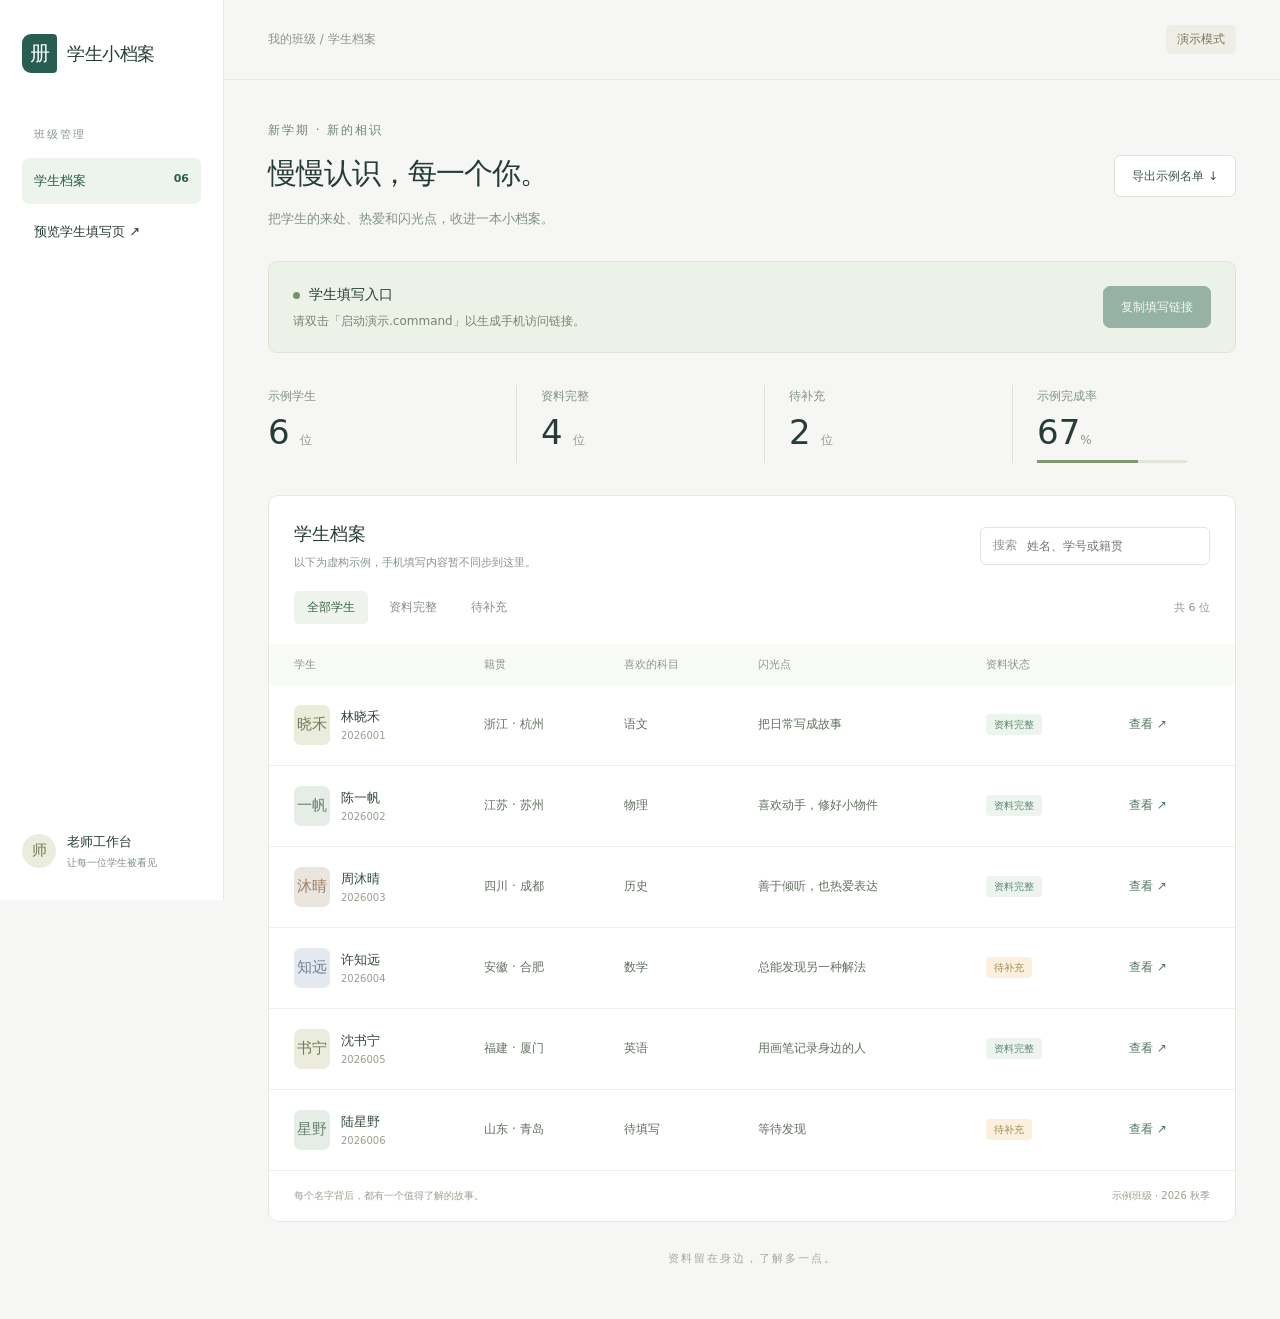
==== demo/admin.html @ 138b9947 "新增老师管理页演示、手机自适应与 ngrok 一键启动 支持搜索筛选、档案详情及示例名单导出；增加局域网手机预览、ngrok 自动下载与错误提示，隔离老师端入口。" ====
<!doctype html>
<html lang="zh-CN"><head><meta charset="utf-8"><meta name="viewport" content="width=device-width, initial-scale=1"><title>老师工作台 · 学生小档案</title><link rel="stylesheet" href="admin.css"></head>
<body>
<aside class="sidebar"><a class="logo" href="admin.html"><span class="logo-mark">册</span>学生小档案</a><p class="nav-label">班级管理</p><a class="nav active" href="admin.html">学生档案 <span>06</span></a><a class="nav" href="/" target="_blank">预览学生填写页 ↗</a><div class="sidebar-bottom"><span class="avatar teacher">师</span><div><strong>老师工作台</strong><small>让每一位学生被看见</small></div></div></aside>
<main><header class="topbar"><span>我的班级 / 学生档案</span><span class="demo-badge">演示模式</span></header><section class="content"><div class="heading"><div><p class="eyebrow">新学期 · 新的相识</p><h1>慢慢认识，每一个你。</h1><p class="muted">把学生的来处、热爱和闪光点，收进一本小档案。</p></div><button id="export" class="button">导出示例名单 ↓</button></div>
<div class="collection"><div><span class="live-dot"></span><strong>学生填写入口</strong><p id="connection">正在读取手机访问地址…</p></div><button id="copy" class="button solid" disabled>复制填写链接</button></div>
<div class="stats"><div><span>示例学生</span><strong>6 <small>位</small></strong></div><div><span>资料完整</span><strong>4 <small>位</small></strong></div><div><span>待补充</span><strong>2 <small>位</small></strong></div><div class="stat-progress"><span>示例完成率</span><strong>67<small>%</small></strong><div class="track"><i></i></div></div></div>
<section class="roster"><div class="roster-heading"><div><h2>学生档案</h2><p>以下为虚构示例，手机填写内容暂不同步到这里。</p></div><label class="search"><span>搜索</span><input id="search" placeholder="姓名、学号或籍贯" aria-label="搜索学生"></label></div><div class="filters" role="group" aria-label="档案状态"><button class="selected" data-filter="all">全部学生</button><button data-filter="complete">资料完整</button><button data-filter="pending">待补充</button><span id="count"></span></div><div class="table-wrap"><table><thead><tr><th>学生</th><th>籍贯</th><th>喜欢的科目</th><th>闪光点</th><th>资料状态</th><th><span class="sr-only">操作</span></th></tr></thead><tbody id="rows"></tbody></table></div><div id="empty" hidden>没有找到符合条件的学生，试试其他关键词。</div><footer class="table-footer">每个名字背后，都有一个值得了解的故事。<span>示例班级 · 2026 秋季</span></footer></section><p class="footnote">资料留在身边，了解多一点。</p></section></main>
<dialog id="detail"><form method="dialog"><button class="close" aria-label="关闭详情">×</button></form><div id="detail-content"></div></dialog><div id="toast" role="status"></div><script src="admin.js?v=2"></script></body></html>
---- demo/admin.css ----
:root{font-family:"PingFang SC","Microsoft YaHei",system-ui,sans-serif;color:#263d37;background:#f6f7f5;font-synthesis:none}*{box-sizing:border-box}body{margin:0}button,input,a{font:inherit}button,a{touch-action:manipulation}button{cursor:pointer}a{text-decoration:none;color:inherit}.sidebar{position:fixed;inset:0 auto 0 0;width:224px;padding:34px 22px;background:#fff;border-right:1px solid #e6eae5}.logo{display:flex;align-items:center;gap:10px;font-size:18px;font-weight:650;letter-spacing:-.5px}.logo-mark{display:grid;place-items:center;width:35px;height:39px;background:#285e50;color:white;border-radius:9px 4px 4px 9px;font-size:20px}.nav-label{margin:54px 12px 16px;font-size:11px;color:#8b9690;letter-spacing:2px}.nav{display:flex;justify-content:space-between;padding:14px 12px;margin:5px 0;font-size:13px;border-radius:7px}.nav.active{color:#285e50;background:#edf3ed;font-weight:600}.nav span{font-size:11px}.sidebar-bottom{position:absolute;bottom:30px;display:flex;align-items:center;gap:11px}.sidebar-bottom strong{font-size:13px}.sidebar-bottom small{display:block;font-size:10px;margin-top:5px;color:#819087}main{margin-left:224px}.topbar{height:80px;border-bottom:1px solid #e5e9e3;display:flex;align-items:center;justify-content:space-between;padding:0 44px;color:#8a948e;font-size:12px}.demo-badge{background:#eeeee7;color:#76785b;padding:6px 11px;border-radius:5px}.content{max-width:1400px;margin:auto;padding:42px 44px}.heading{display:flex;justify-content:space-between;align-items:center;gap:20px}.eyebrow{font-size:12px;color:#718476;letter-spacing:2px;margin:0 0 15px}h1{font-size:29px;letter-spacing:-1px;font-weight:600;margin:0}h2{font-size:18px;font-weight:600;margin:0}.muted{font-size:13px;color:#839087;line-height:1.8;margin:13px 0 0}.button{background:#fff;border:1px solid #dce3db;color:#40574b;border-radius:7px;padding:11px 17px;font-size:12px;white-space:nowrap;min-height:42px}.button:hover{background:#eef3ed}.button.solid{background:#2c6554;border-color:#2c6554;color:#fff}.button:disabled{opacity:.45;cursor:default}.collection{display:flex;justify-content:space-between;align-items:center;gap:20px;margin-top:31px;padding:22px 24px;border:1px solid #dce5d8;border-radius:9px;background:#edf2e9}.collection strong{font-size:14px;font-weight:600}.live-dot{display:inline-block;background:#789464;width:7px;height:7px;border-radius:50%;margin-right:9px}.collection p{font-size:12px;color:#768472;margin:9px 0 0;overflow-wrap:anywhere}.stats{display:grid;grid-template-columns:repeat(4,1fr);padding:32px 0;gap:24px}.stats>div{padding-left:24px;border-left:1px solid #dde3dc}.stats>div:first-child{border:0;padding-left:0}.stats span{font-size:12px;color:#829084}.stats strong{display:block;font-size:34px;line-height:1.6;font-weight:500;font-variant-numeric:tabular-nums}.stats small{font-size:12px;color:#8b978c;font-weight:400}.track{height:3px;background:#e0e6dc;max-width:150px}.track i{display:block;width:67%;height:100%;background:#829871}.roster{background:#fff;border:1px solid #e3e8e1;border-radius:10px;overflow:hidden}.roster-heading{display:flex;align-items:center;justify-content:space-between;gap:20px;padding:26px 25px 21px}.roster-heading p{font-size:11px;color:#89958a;margin:9px 0 0}.search{display:flex;align-items:center;border:1px solid #e2e6df;border-radius:6px;padding:0 12px;gap:10px;color:#8d988d;font-size:12px}.search input{padding:11px 0;border:0;background:none;outline:0;width:170px;color:#263d37}.filters{display:flex;gap:8px;align-items:center;padding:0 25px 20px}.filters button{border:0;background:none;color:#859184;border-radius:5px;padding:8px 13px;font-size:12px}.filters button.selected{background:#eef3eb;color:#386343}.filters>span{margin-left:auto;font-size:11px;color:#8b978c}.table-wrap{overflow-x:auto}table{border-collapse:collapse;width:100%;white-space:nowrap;text-align:left}th{background:#f8faf6;color:#8b978a;font-size:11px;font-weight:400;padding:13px 18px}td{padding:20px 18px;border-bottom:1px solid #eef0eb;font-size:12px;color:#61705f}th:first-child,td:first-child{padding-left:25px}.student{display:flex;align-items:center;gap:11px}.student strong{font-size:13px;color:#354a3a;font-weight:550}.student small{display:block;margin-top:4px;font-size:10px;color:#98a091}.avatar{width:36px;height:40px;border-radius:7px;display:grid;place-items:center;background:#ececdd;color:#727d5a;font-size:15px}.tone1{background:#e6ece6;color:#668371}.tone2{background:#eae5df;color:#977f66}.tone3{background:#e4e9ef;color:#718399}.teacher{border-radius:50%;width:34px;height:34px}.badge{font-size:10px;border-radius:4px;padding:5px 8px;background:#edf4ed;color:#5c8967}.badge.pending{background:#faf0dc;color:#a18b51}.view{border:0;color:#52755e;background:none;padding:8px;font-size:12px}.table-footer{padding:18px 25px;display:flex;justify-content:space-between;gap:10px;font-size:10px;color:#9aa393}.footnote{text-align:center;color:#a3aa9b;font-size:11px;margin-top:29px;letter-spacing:2px}#empty{text-align:center;padding:50px;color:#839087;font-size:14px}dialog{width:min(460px,calc(100% - 32px));border:1px solid #e1e6de;border-radius:14px;padding:32px;color:#263d37;box-shadow:0 25px 90px #17291a26}dialog::backdrop{background:#17291a55}.close{float:right;border:0;background:none;font-size:26px;color:#829084}.detail-avatar{width:64px;height:72px;font-size:26px;margin-bottom:20px}dl{margin-top:28px}dt{font-size:11px;color:#87947f;margin-top:20px}dd{margin:7px 0;font-size:15px;line-height:1.7}.detail-note{font-size:12px;color:#909a87}.sr-only{position:absolute;width:1px;height:1px;overflow:hidden;clip-path:inset(50%)}#toast{position:fixed;bottom:24px;left:50%;transform:translateX(-50%);background:#294e3c;color:white;padding:12px 20px;border-radius:8px;font-size:13px;display:none}:focus-visible{outline:2px solid #699779;outline-offset:3px}@media(min-width:1500px){.content{padding-top:55px}}@media(max-width:1100px){.sidebar{width:185px;padding:30px 16px}main{margin-left:185px}.content{padding:30px 24px}.topbar{padding:0 24px}.roster-heading{align-items:flex-start;flex-direction:column}}@media(max-width:700px){.sidebar{position:static;width:auto;padding:18px}.nav-label,.nav,.sidebar-bottom{display:none}main{margin:0}.topbar{height:52px}.content{padding:24px 16px}.heading{align-items:flex-start;flex-direction:column}h1{font-size:25px}.collection{align-items:flex-start;flex-direction:column}.stats{grid-template-columns:repeat(2,1fr)}.stats>div:nth-child(3){border:0;padding-left:0}.table-footer{flex-direction:column}.filters{padding-left:15px;padding-right:15px}.filters button{padding:8px}.search{width:100%}.search input{width:100%}}
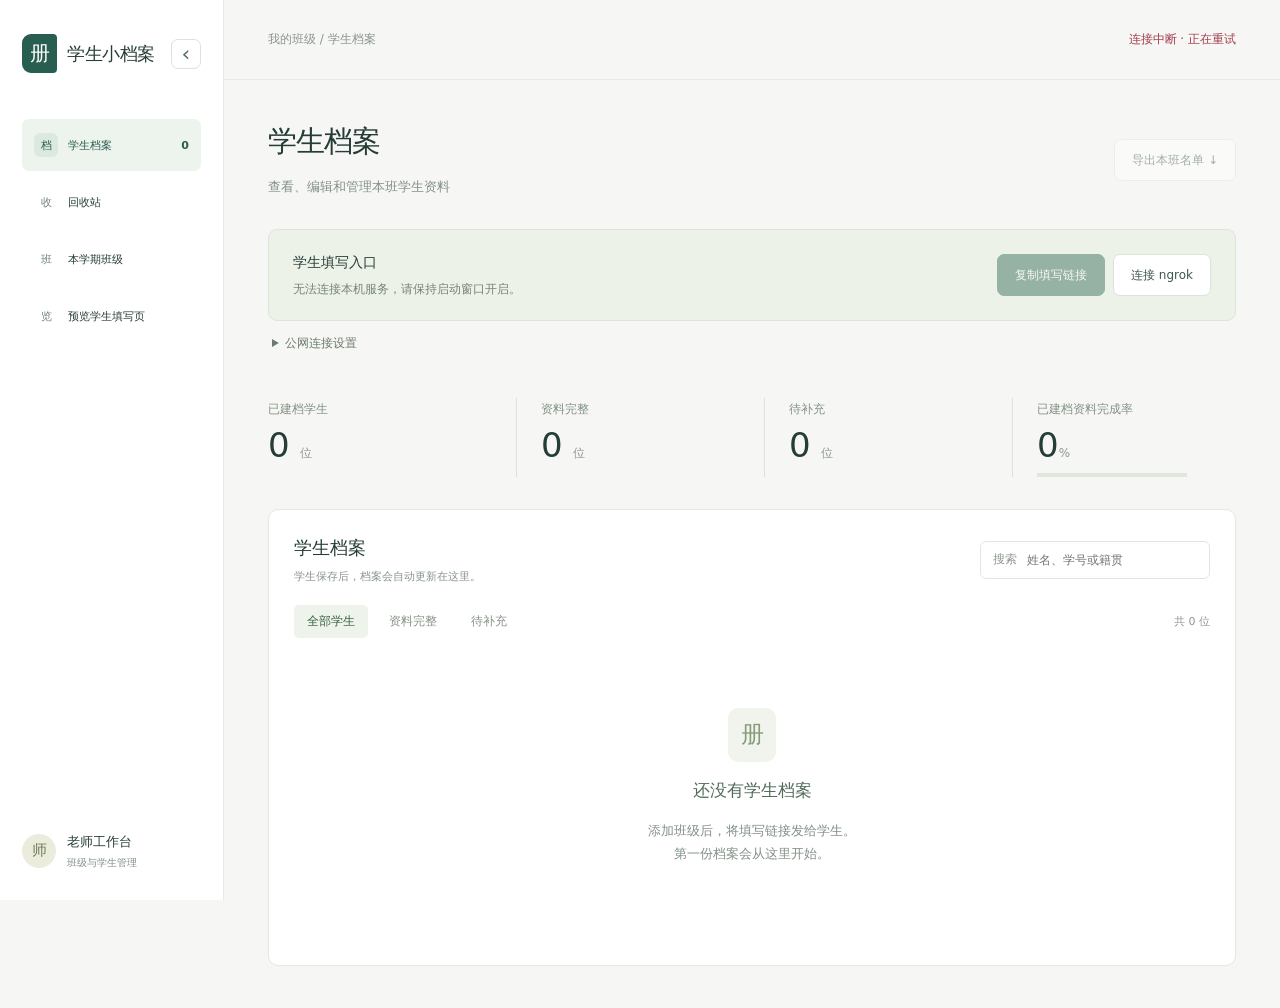
==== commit 693111f0: "发布学生档案正式版与 Windows 便携包" ====
--- a/demo/admin.html
+++ b/demo/admin.html
@@ -1,9 +1,41 @@
 <!doctype html>
-<html lang="zh-CN"><head><meta charset="utf-8"><meta name="viewport" content="width=device-width, initial-scale=1"><title>老师工作台 · 学生小档案</title><link rel="stylesheet" href="admin.css"></head>
+<html lang="zh-CN">
+<head><meta charset="utf-8"><meta name="viewport" content="width=device-width, initial-scale=1"><title>老师工作台 · 学生小档案</title><link rel="stylesheet" href="admin.css"></head>
 <body>
-<aside class="sidebar"><a class="logo" href="admin.html"><span class="logo-mark">册</span>学生小档案</a><p class="nav-label">班级管理</p><a class="nav active" href="admin.html">学生档案 <span>06</span></a><a class="nav" href="/" target="_blank">预览学生填写页 ↗</a><div class="sidebar-bottom"><span class="avatar teacher">师</span><div><strong>老师工作台</strong><small>让每一位学生被看见</small></div></div></aside>
-<main><header class="topbar"><span>我的班级 / 学生档案</span><span class="demo-badge">演示模式</span></header><section class="content"><div class="heading"><div><p class="eyebrow">新学期 · 新的相识</p><h1>慢慢认识，每一个你。</h1><p class="muted">把学生的来处、热爱和闪光点，收进一本小档案。</p></div><button id="export" class="button">导出示例名单 ↓</button></div>
-<div class="collection"><div><span class="live-dot"></span><strong>学生填写入口</strong><p id="connection">正在读取手机访问地址…</p></div><button id="copy" class="button solid" disabled>复制填写链接</button></div>
-<div class="stats"><div><span>示例学生</span><strong>6 <small>位</small></strong></div><div><span>资料完整</span><strong>4 <small>位</small></strong></div><div><span>待补充</span><strong>2 <small>位</small></strong></div><div class="stat-progress"><span>示例完成率</span><strong>67<small>%</small></strong><div class="track"><i></i></div></div></div>
-<section class="roster"><div class="roster-heading"><div><h2>学生档案</h2><p>以下为虚构示例，手机填写内容暂不同步到这里。</p></div><label class="search"><span>搜索</span><input id="search" placeholder="姓名、学号或籍贯" aria-label="搜索学生"></label></div><div class="filters" role="group" aria-label="档案状态"><button class="selected" data-filter="all">全部学生</button><button data-filter="complete">资料完整</button><button data-filter="pending">待补充</button><span id="count"></span></div><div class="table-wrap"><table><thead><tr><th>学生</th><th>籍贯</th><th>喜欢的科目</th><th>闪光点</th><th>资料状态</th><th><span class="sr-only">操作</span></th></tr></thead><tbody id="rows"></tbody></table></div><div id="empty" hidden>没有找到符合条件的学生，试试其他关键词。</div><footer class="table-footer">每个名字背后，都有一个值得了解的故事。<span>示例班级 · 2026 秋季</span></footer></section><p class="footnote">资料留在身边，了解多一点。</p></section></main>
-<dialog id="detail"><form method="dialog"><button class="close" aria-label="关闭详情">×</button></form><div id="detail-content"></div></dialog><div id="toast" role="status"></div><script src="admin.js?v=2"></script></body></html>
+<aside class="sidebar" id="sidebar">
+  <div class="sidebar-head"><a class="logo" href="#students"><span class="logo-mark">册</span><span class="logo-text">学生小档案</span></a><button id="sidebar-toggle" class="sidebar-toggle" type="button" aria-label="收起侧栏" aria-expanded="true">‹</button></div>
+  <nav class="sidebar-nav" aria-label="管理功能">
+    <a class="nav active" data-view="students" href="#students"><span class="nav-icon">档</span><span class="nav-text">学生档案</span><span class="nav-meta" id="nav-count">0</span></a>
+    <a class="nav" data-view="trash" href="#trash"><span class="nav-icon">收</span><span class="nav-text">回收站</span></a>
+    <a class="nav" data-view="classes" href="#classes"><span class="nav-icon">班</span><span class="nav-text">本学期班级</span></a>
+    <a class="nav" href="/" target="_blank" rel="noopener"><span class="nav-icon">览</span><span class="nav-text">预览学生填写页</span></a>
+  </nav>
+  <div class="sidebar-bottom"><span class="avatar teacher">师</span><div><strong>老师工作台</strong><small>班级与学生管理</small></div></div>
+</aside>
+<main>
+  <header class="topbar"><span id="term-title">我的班级 / 学生档案</span><span id="sync-state" role="status">正在连接…</span></header>
+  <section class="content">
+    <section id="view-students" class="view-panel" data-view-panel="students">
+    <div class="heading"><div><h1 id="class-title">学生档案</h1><p class="muted">查看、编辑和管理本班学生资料</p></div><button id="export" class="button" disabled>导出本班名单 ↓</button></div><div id="class-tabs" class="class-tabs" aria-label="班级切换"></div>
+    <section class="collection" aria-label="学生填写入口"><div class="connection-copy"><strong>学生填写入口</strong><p id="connection" role="status">正在读取连接状态…</p><a id="public-link" class="public-link" target="_blank" rel="noopener" hidden></a></div><div class="connection-actions"><button id="copy" class="button solid" disabled>复制填写链接</button><button id="reconnect" class="button">连接 ngrok</button></div></section>
+    <details id="tunnel-settings" class="tunnel-settings"><summary>公网连接设置</summary><form id="tunnel-form"><label for="ngrok-token">ngrok Authtoken</label><div class="inline-form"><input id="ngrok-token" type="password" autocomplete="off" spellcheck="false" placeholder="粘贴账号令牌，仅保存在本机"><button class="button solid" type="submit">保存并连接</button></div><p>首次使用需填写一次。<a href="https://dashboard.ngrok.com/get-started/your-authtoken" target="_blank" rel="noopener">打开 ngrok 获取令牌 ↗</a>；手机可使用移动数据访问。</p><p id="tunnel-error" class="form-error" role="alert"></p></form></details>
+    <div class="stats"><div><span>已建档学生</span><strong><b id="total">0</b> <small>位</small></strong></div><div><span>资料完整</span><strong><b id="completed">0</b> <small>位</small></strong></div><div><span>待补充</span><strong><b id="pending">0</b> <small>位</small></strong></div><div class="stat-progress"><span>已建档资料完成率</span><strong><b id="percent">0</b><small>%</small></strong><progress id="progress" max="100" value="0" aria-label="资料完成率"></progress></div></div>
+    <section class="roster" id="roster"><div class="roster-heading"><div><h2>学生档案</h2><p id="roster-note">学生保存后，档案会自动更新在这里。</p></div><label class="search"><span>搜索</span><input id="search" placeholder="姓名、学号或籍贯" aria-label="搜索学生"></label></div>
+    <div class="filters" role="group" aria-label="档案筛选"><select hidden id="class-filter" aria-label="按班级筛选"><option value="">尚未添加班级</option></select><button class="selected" data-filter="all">全部学生</button><button data-filter="complete">资料完整</button><button data-filter="pending">待补充</button><span id="count">共 0 位</span></div>
+    <div class="table-wrap" id="table-wrap" hidden><table><thead><tr><th>学生</th><th>班级</th><th>籍贯</th><th>喜欢的科目</th><th>闪光点</th><th>资料状态</th><th><span class="sr-only">操作</span></th></tr></thead><tbody id="rows"></tbody></table></div>
+    <div id="empty" class="empty-state"><span class="empty-mark" aria-hidden="true">册</span><h3>还没有学生档案</h3><p>添加班级后，将填写链接发给学生。<br>第一份档案会从这里开始。</p></div>
+    <footer class="table-footer"><span id="roster-term"></span></footer></section>
+    </section>
+
+    <section id="view-trash" class="view-panel standalone-panel" data-view-panel="trash" hidden><div class="section-title"><div><h1>回收站</h1><p>档案保留 30 天，期间可恢复；到期后自动清理。</p></div><span id="trash-count">0 份档案</span></div><div id="trash-list"></div></section>
+    <section id="view-classes" class="view-panel standalone-panel" data-view-panel="classes" hidden>
+      <div class="section-title"><div><h1>本学期班级</h1><p>添加任教班级后，学生填写时即可选择。</p></div><span id="class-count">0 个班级</span></div>
+      <form id="class-form" class="class-editor"><div class="class-form-grid"><label for="term">学期名称<input id="term" maxlength="60" placeholder="例如：2026—2027 学年第一学期" required></label><label for="class-names">添加班级<textarea id="class-names" maxlength="6000" rows="3" aria-describedby="class-names-help"></textarea><small id="class-names-help">多个班级可用逗号或换行分隔</small></label><button id="save-classes" type="submit" class="button solid">保存班级设置</button></div><p id="class-error" class="form-error" role="alert"></p></form>
+      <div class="class-list"><p class="class-list-label">已添加班级</p><div id="class-chips" class="class-chips"><p class="muted">尚未添加班级</p></div></div>
+    </section>
+  </section>
+</main>
+<dialog id="detail"><form method="dialog"><button class="close" aria-label="关闭详情">×</button></form><div id="detail-content"></div></dialog>
+<dialog id="class-delete-dialog" class="confirm-dialog" aria-labelledby="class-delete-title"><p class="confirm-label">删除班级</p><h2 id="class-delete-title">确认删除班级吗？</h2><p>班级内所有学生将被移入回收站。</p><div class="confirm-actions"><button id="class-delete-cancel" class="button" type="button">取消</button><button id="class-delete-confirm" class="button danger" type="button">确认删除</button></div></dialog>
+<div id="toast" role="status"></div><script src="admin.js"></script>
+</body></html>
--- a/demo/admin.css
+++ b/demo/admin.css
@@ -1 +1,109 @@
 :root{font-family:"PingFang SC","Microsoft YaHei",system-ui,sans-serif;color:#263d37;background:#f6f7f5;font-synthesis:none}*{box-sizing:border-box}body{margin:0}button,input,a{font:inherit}button,a{touch-action:manipulation}button{cursor:pointer}a{text-decoration:none;color:inherit}.sidebar{position:fixed;inset:0 auto 0 0;width:224px;padding:34px 22px;background:#fff;border-right:1px solid #e6eae5}.logo{display:flex;align-items:center;gap:10px;font-size:18px;font-weight:650;letter-spacing:-.5px}.logo-mark{display:grid;place-items:center;width:35px;height:39px;background:#285e50;color:white;border-radius:9px 4px 4px 9px;font-size:20px}.nav-label{margin:54px 12px 16px;font-size:11px;color:#8b9690;letter-spacing:2px}.nav{display:flex;justify-content:space-between;padding:14px 12px;margin:5px 0;font-size:13px;border-radius:7px}.nav.active{color:#285e50;background:#edf3ed;font-weight:600}.nav span{font-size:11px}.sidebar-bottom{position:absolute;bottom:30px;display:flex;align-items:center;gap:11px}.sidebar-bottom strong{font-size:13px}.sidebar-bottom small{display:block;font-size:10px;margin-top:5px;color:#819087}main{margin-left:224px}.topbar{height:80px;border-bottom:1px solid #e5e9e3;display:flex;align-items:center;justify-content:space-between;padding:0 44px;color:#8a948e;font-size:12px}.demo-badge{background:#eeeee7;color:#76785b;padding:6px 11px;border-radius:5px}.content{max-width:1400px;margin:auto;padding:42px 44px}.heading{display:flex;justify-content:space-between;align-items:center;gap:20px}.eyebrow{font-size:12px;color:#718476;letter-spacing:2px;margin:0 0 15px}h1{font-size:29px;letter-spacing:-1px;font-weight:600;margin:0}h2{font-size:18px;font-weight:600;margin:0}.muted{font-size:13px;color:#839087;line-height:1.8;margin:13px 0 0}.button{background:#fff;border:1px solid #dce3db;color:#40574b;border-radius:7px;padding:11px 17px;font-size:12px;white-space:nowrap;min-height:42px}.button:hover{background:#eef3ed}.button.solid{background:#2c6554;border-color:#2c6554;color:#fff}.button:disabled{opacity:.45;cursor:default}.collection{display:flex;justify-content:space-between;align-items:center;gap:20px;margin-top:31px;padding:22px 24px;border:1px solid #dce5d8;border-radius:9px;background:#edf2e9}.collection strong{font-size:14px;font-weight:600}.live-dot{display:inline-block;background:#789464;width:7px;height:7px;border-radius:50%;margin-right:9px}.collection p{font-size:12px;color:#768472;margin:9px 0 0;overflow-wrap:anywhere}.stats{display:grid;grid-template-columns:repeat(4,1fr);padding:32px 0;gap:24px}.stats>div{padding-left:24px;border-left:1px solid #dde3dc}.stats>div:first-child{border:0;padding-left:0}.stats span{font-size:12px;color:#829084}.stats strong{display:block;font-size:34px;line-height:1.6;font-weight:500;font-variant-numeric:tabular-nums}.stats small{font-size:12px;color:#8b978c;font-weight:400}.track{height:3px;background:#e0e6dc;max-width:150px}.track i{display:block;width:67%;height:100%;background:#829871}.roster{background:#fff;border:1px solid #e3e8e1;border-radius:10px;overflow:hidden}.roster-heading{display:flex;align-items:center;justify-content:space-between;gap:20px;padding:26px 25px 21px}.roster-heading p{font-size:11px;color:#89958a;margin:9px 0 0}.search{display:flex;align-items:center;border:1px solid #e2e6df;border-radius:6px;padding:0 12px;gap:10px;color:#8d988d;font-size:12px}.search input{padding:11px 0;border:0;background:none;outline:0;width:170px;color:#263d37}.filters{display:flex;gap:8px;align-items:center;padding:0 25px 20px}.filters button{border:0;background:none;color:#859184;border-radius:5px;padding:8px 13px;font-size:12px}.filters button.selected{background:#eef3eb;color:#386343}.filters>span{margin-left:auto;font-size:11px;color:#8b978c}.table-wrap{overflow-x:auto}table{border-collapse:collapse;width:100%;white-space:nowrap;text-align:left}th{background:#f8faf6;color:#8b978a;font-size:11px;font-weight:400;padding:13px 18px}td{padding:20px 18px;border-bottom:1px solid #eef0eb;font-size:12px;color:#61705f}th:first-child,td:first-child{padding-left:25px}.student{display:flex;align-items:center;gap:11px}.student strong{font-size:13px;color:#354a3a;font-weight:550}.student small{display:block;margin-top:4px;font-size:10px;color:#98a091}.avatar{width:36px;height:40px;border-radius:7px;display:grid;place-items:center;background:#ececdd;color:#727d5a;font-size:15px}.tone1{background:#e6ece6;color:#668371}.tone2{background:#eae5df;color:#977f66}.tone3{background:#e4e9ef;color:#718399}.teacher{border-radius:50%;width:34px;height:34px}.badge{font-size:10px;border-radius:4px;padding:5px 8px;background:#edf4ed;color:#5c8967}.badge.pending{background:#faf0dc;color:#a18b51}.view{border:0;color:#52755e;background:none;padding:8px;font-size:12px}.table-footer{padding:18px 25px;display:flex;justify-content:space-between;gap:10px;font-size:10px;color:#9aa393}.footnote{text-align:center;color:#a3aa9b;font-size:11px;margin-top:29px;letter-spacing:2px}#empty{text-align:center;padding:50px;color:#839087;font-size:14px}dialog{width:min(460px,calc(100% - 32px));border:1px solid #e1e6de;border-radius:14px;padding:32px;color:#263d37;box-shadow:0 25px 90px #17291a26}dialog::backdrop{background:#17291a55}.close{float:right;border:0;background:none;font-size:26px;color:#829084}.detail-avatar{width:64px;height:72px;font-size:26px;margin-bottom:20px}dl{margin-top:28px}dt{font-size:11px;color:#87947f;margin-top:20px}dd{margin:7px 0;font-size:15px;line-height:1.7}.detail-note{font-size:12px;color:#909a87}.sr-only{position:absolute;width:1px;height:1px;overflow:hidden;clip-path:inset(50%)}#toast{position:fixed;bottom:24px;left:50%;transform:translateX(-50%);background:#294e3c;color:white;padding:12px 20px;border-radius:8px;font-size:13px;display:none}:focus-visible{outline:2px solid #699779;outline-offset:3px}@media(min-width:1500px){.content{padding-top:55px}}@media(max-width:1100px){.sidebar{width:185px;padding:30px 16px}main{margin-left:185px}.content{padding:30px 24px}.topbar{padding:0 24px}.roster-heading{align-items:flex-start;flex-direction:column}}@media(max-width:700px){.sidebar{position:static;width:auto;padding:18px}.nav-label,.nav,.sidebar-bottom{display:none}main{margin:0}.topbar{height:52px}.content{padding:24px 16px}.heading{align-items:flex-start;flex-direction:column}h1{font-size:25px}.collection{align-items:flex-start;flex-direction:column}.stats{grid-template-columns:repeat(2,1fr)}.stats>div:nth-child(3){border:0;padding-left:0}.table-footer{flex-direction:column}.filters{padding-left:15px;padding-right:15px}.filters button{padding:8px}.search{width:100%}.search input{width:100%}}
+:root { scroll-behavior: smooth; }
+[hidden] { display: none !important; }
+.stats b { font-weight: 500; }
+.public-link { display: inline-block; margin-top: 10px; color: #285e50; font-size: 14px; overflow-wrap: anywhere; text-decoration: underline; }
+.connection-copy { min-width: 0; }
+.connection-actions { display: flex; gap: 8px; flex-wrap: wrap; }
+.tunnel-settings { color: #6c7b6c; font-size: 12px; padding: 14px 4px; }
+.tunnel-settings summary { cursor: pointer; }
+.tunnel-settings form { padding: 15px 0; max-width: 700px; }
+.tunnel-settings a { text-decoration: underline; color: #285e50; }
+.inline-form { display: flex; gap: 10px; margin-top: 10px; }
+.class-settings { background: #fff; border: 1px solid #e3e8e1; border-radius: 10px; padding: 25px; margin-top: 12px; scroll-margin-top: 20px; }
+.section-title { display: flex; justify-content: space-between; gap: 16px; }
+.section-title p { font-size: 12px; color: #839087; line-height: 1.7; }
+.section-title > span { font-size: 12px; color: #8b978c; }
+.class-form-grid { display: grid; grid-template-columns: 1fr 1.3fr auto; align-items: end; gap: 16px; margin-top: 14px; }
+.class-form-grid label { font-size: 12px; color: #61705f; display: grid; gap: 9px; }
+.class-settings input, .class-settings textarea, .inline-form input { border: 1px solid #dce3db; border-radius: 7px; background: #fafbf9; padding: 11px 12px; width: 100%; min-width: 0; font: inherit; font-size: 13px; color: #263d37; }
+.class-settings textarea { resize: vertical; min-height: 66px; }
+.class-form-grid button { margin-bottom: 1px; }
+.class-chips { display: flex; flex-wrap: wrap; gap: 8px; margin-top: 16px; }
+.class-chips > span { background: #edf3ed; color: #52705b; padding: 7px 12px; border-radius: 5px; font-size: 12px; }
+.form-error { color: #a33c4c; font-size: 12px; line-height: 1.7; }
+.form-error:empty { display: none; }
+.filters select { border: 1px solid #e2e6df; border-radius: 5px; background: white; color: #52705b; padding: 8px; max-width: 180px; font-size: 12px; }
+.ability-cell { max-width: 200px; overflow: hidden; text-overflow: ellipsis; }
+progress { display: block; width: 100%; max-width: 150px; height: 4px; border: none; background: #e0e6dc; accent-color: #829871; }
+progress::-webkit-progress-bar { background: #e0e6dc; }
+progress::-webkit-progress-value { background: #829871; }
+.empty-state h3 { color: #536b59; font-size: 17px; font-weight: 500; }
+.empty-state p { line-height: 1.8; font-size: 13px; }
+.empty-mark { display: inline-grid; place-items: center; width: 48px; height: 54px; background: #f0f4ec; border-radius: 10px; font-size: 23px; color: #879b78; }
+.student-photo { display: block; max-height: 280px; max-width: 100%; border-radius: 10px; margin-bottom: 24px; object-fit: contain; }
+#toast.visible { display: block; }
+dd { overflow-wrap: anywhere; white-space: pre-wrap; }
+@media(max-width:1100px) { .class-form-grid { grid-template-columns: 1fr 1fr; } .class-form-grid button { justify-self: start; } .collection { align-items: flex-start; flex-direction: column; } }
+@media(max-width:700px) { .class-form-grid { grid-template-columns: 1fr; } .class-settings { padding: 20px; } .filters { flex-wrap: wrap; } .inline-form { flex-direction: column; } }
+@media(prefers-reduced-motion:reduce) { :root { scroll-behavior: auto; } }
+.class-tabs { display:flex; flex-wrap:wrap; gap:10px; margin:0 0 24px; }
+.class-tabs small { margin-left:10px; opacity:.75; }
+.detail-actions { display:flex; gap:12px; margin:20px 0; }
+.edit-form label { display:grid; gap:8px; margin:16px 0; }
+.edit-form textarea, .edit-form select { width:100%; padding:10px; border:1px solid #d8dfdc; border-radius:8px; font:inherit; }
+.trash-row { display:flex; justify-content:space-between; align-items:center; gap:20px; padding:16px 0; border-bottom:1px solid #e4e9e6; }
+.sidebar, main, .content { transition:width .2s ease,margin-left .2s ease,max-width .2s ease; }
+.sidebar-head { display:flex; align-items:center; justify-content:space-between; gap:10px; }
+.sidebar-nav { margin-top:46px; }
+.sidebar-toggle { width:30px; height:30px; flex:0 0 auto; border:1px solid #dce3db; border-radius:7px; background:#fff; color:#567064; font-size:22px; line-height:1; }
+.sidebar-toggle:hover { background:#eef3ed; }
+.nav { align-items:center; gap:10px; }
+.nav-icon { display:grid; place-items:center; flex:0 0 24px; height:24px; border-radius:6px; color:#73847b; font-size:11px; }
+.nav.active .nav-icon { color:#285e50; background:#dce9df; }
+.nav-text { flex:1; white-space:nowrap; }
+.nav-meta { margin-left:auto; }
+.standalone-panel { min-height:360px; background:#fff; border:1px solid #e3e8e1; border-radius:10px; padding:30px; }
+.standalone-panel .section-title { padding-bottom:24px; border-bottom:1px solid #edf0eb; }
+.standalone-panel .section-title h1 { font-size:25px; }
+@media(min-width:701px) {
+  body.sidebar-collapsed .sidebar { width:76px; padding-left:14px; padding-right:14px; }
+  body.sidebar-collapsed main { margin-left:76px; }
+  body.sidebar-collapsed .content { max-width:1600px; }
+  body.sidebar-collapsed .logo-text,
+  body.sidebar-collapsed .nav-text,
+  body.sidebar-collapsed .nav-meta,
+  body.sidebar-collapsed .sidebar-bottom > div { display:none; }
+  body.sidebar-collapsed .sidebar-head { flex-direction:column; }
+  body.sidebar-collapsed .sidebar-toggle { transform:rotate(180deg); }
+  body.sidebar-collapsed .sidebar-nav { margin-top:30px; }
+  body.sidebar-collapsed .nav { justify-content:center; padding-left:10px; padding-right:10px; }
+  body.sidebar-collapsed .sidebar-bottom { left:21px; }
+}
+@media(max-width:700px) { .sidebar-toggle { display:none; } .sidebar-nav { margin:0; } .standalone-panel { padding:20px; } }
+#view-classes { padding:36px; background:#fbfcfa; border-color:#dfe6df; box-shadow:0 12px 35px rgba(39,77,58,.04); }
+#view-classes .section-title { align-items:flex-start; padding-bottom:0; border-bottom:0; }
+#view-classes .section-title > span { padding:7px 11px; border-radius:999px; background:#edf3ee; color:#60776a; }
+.class-editor { margin-top:30px; padding:24px; border:1px solid #dfe8df; border-radius:14px; background:#f1f5f1; }
+#view-classes .class-form-grid { grid-template-columns:minmax(220px,.8fr) minmax(320px,1.2fr); align-items:start; gap:20px 24px; margin:0; }
+#view-classes .class-form-grid label { gap:10px; color:#4d6559; font-size:13px; font-weight:600; }
+#view-classes input,
+#view-classes textarea { border-color:#d6e0d7; border-radius:10px; background:#fff; padding:14px 15px; color:#263d37; font-size:15px; line-height:1.5; box-shadow:0 1px 2px rgba(34,65,50,.04); transition:border-color .15s ease,box-shadow .15s ease; }
+#view-classes input { min-height:52px; }
+#view-classes textarea { min-height:104px; resize:vertical; }
+#view-classes input:focus,
+#view-classes textarea:focus { outline:0; border-color:#7e9f8e; box-shadow:0 0 0 3px rgba(75,122,99,.11); }
+#view-classes .class-form-grid label small { margin-top:-3px; color:#87958d; font-size:11px; font-weight:400; }
+#view-classes .class-form-grid button { grid-column:1 / -1; justify-self:start; min-width:146px; margin:0; padding:12px 20px; }
+.class-list { margin-top:26px; padding-top:22px; border-top:1px solid #e5ebe5; }
+.class-list-label { margin:0; color:#66796f; font-size:12px; font-weight:600; }
+#view-classes .class-chips { margin-top:13px; gap:10px; }
+#view-classes .class-chips > .class-chip { display:inline-flex; align-items:center; gap:9px; padding:6px 7px 6px 15px; border:1px solid #dce6df; border-radius:9px; background:#eaf1ec; color:#436454; font-size:13px; }
+.class-chip button { display:grid; place-items:center; width:27px; height:27px; padding:0; border:0; border-radius:7px; background:transparent; color:#789085; font-size:18px; line-height:1; transition:background .15s ease,color .15s ease,transform .15s ease; }
+.class-chip button:hover,
+.class-chip button:focus-visible { background:#f5dede; color:#a43e49; }
+.class-chip button:active { transform:scale(.94); }
+.button.danger { border-color:#b74650; background:#b74650; color:#fff; }
+.button.danger:hover { border-color:#9e3640; background:#9e3640; }
+.confirm-dialog { width:min(420px,calc(100% - 32px)); }
+.confirm-dialog .confirm-label { margin:0 0 10px; color:#a3444c; font-size:11px; font-weight:600; letter-spacing:1px; }
+.confirm-dialog > p:not(.confirm-label) { margin:14px 0 0; color:#748078; font-size:13px; line-height:1.7; }
+.confirm-actions { display:flex; justify-content:flex-end; gap:10px; margin-top:28px; }
+.trash-group { margin-top:22px; overflow:hidden; border:1px solid #e0e7e1; border-radius:12px; background:#fbfcfa; }
+.trash-group > header { display:flex; align-items:center; justify-content:space-between; gap:16px; padding:17px 18px; background:#f0f4f0; border-bottom:1px solid #e0e7e1; }
+.trash-group h3 { margin:0; color:#365447; font-size:15px; }
+.trash-group header span { display:block; margin-top:4px; color:#839087; font-size:11px; }
+.trash-group .trash-row { padding-left:18px; padding-right:18px; }
+.trash-group .trash-row:last-child { border-bottom:0; }
+@media(max-width:900px) { #view-classes .class-form-grid { grid-template-columns:1fr; } }
+@media(max-width:700px) { #view-classes { padding:22px; } .class-editor { padding:18px; } }
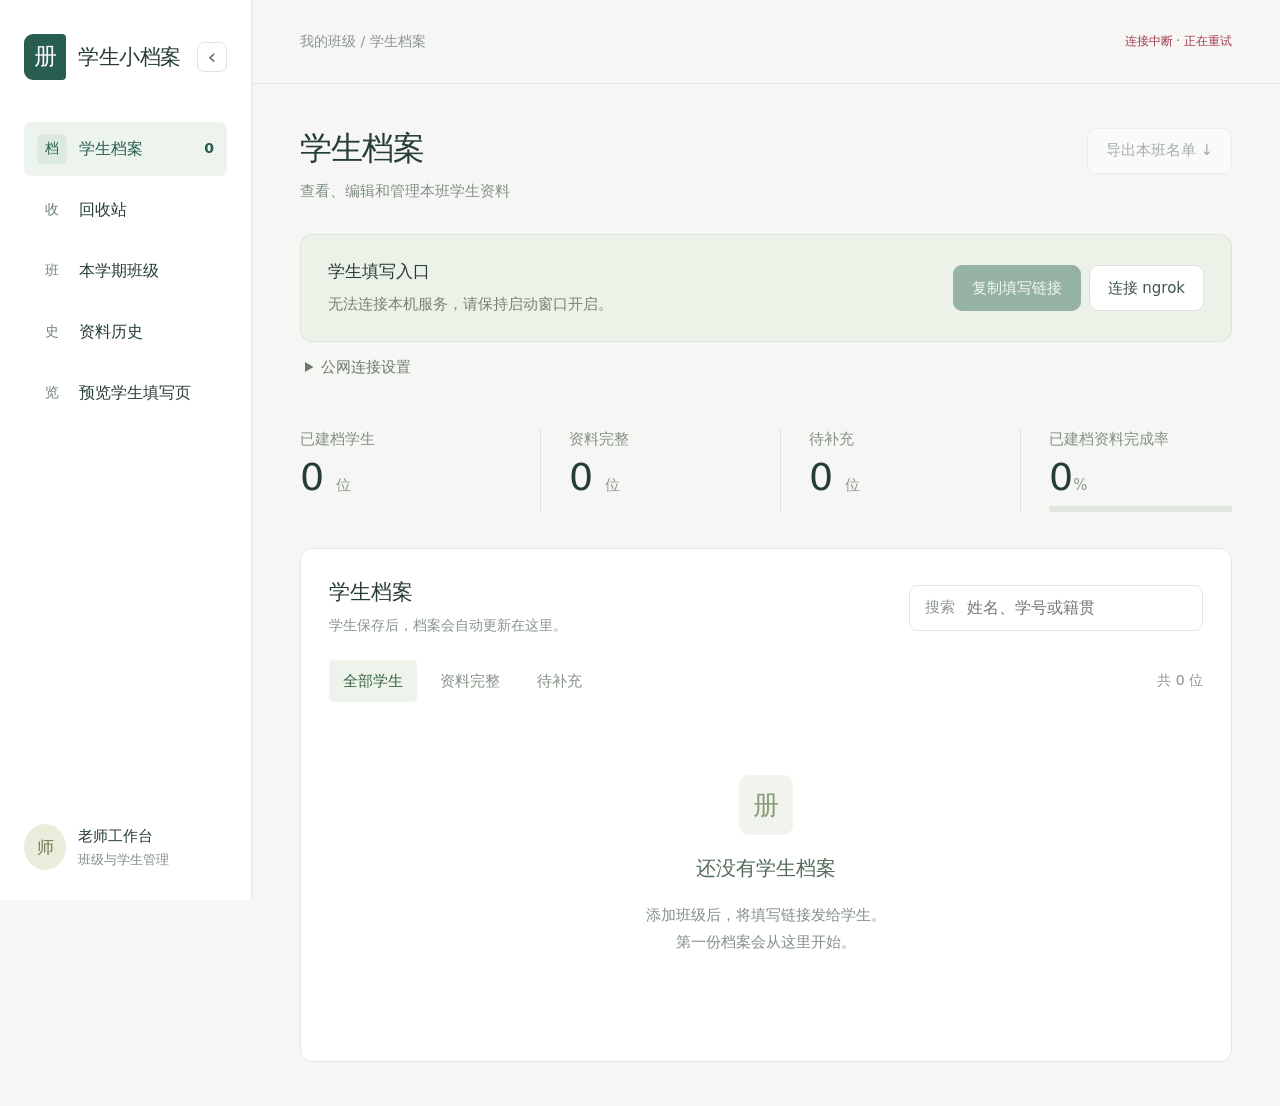
==== commit e6b21775: "完善长辈友好管理与自动发布" ====
--- a/demo/admin.html
+++ b/demo/admin.html
@@ -8,6 +8,7 @@
     <a class="nav active" data-view="students" href="#students"><span class="nav-icon">档</span><span class="nav-text">学生档案</span><span class="nav-meta" id="nav-count">0</span></a>
     <a class="nav" data-view="trash" href="#trash"><span class="nav-icon">收</span><span class="nav-text">回收站</span></a>
     <a class="nav" data-view="classes" href="#classes"><span class="nav-icon">班</span><span class="nav-text">本学期班级</span></a>
+    <a class="nav" data-view="history" href="#history"><span class="nav-icon">史</span><span class="nav-text">资料历史</span></a>
     <a class="nav" href="/" target="_blank" rel="noopener"><span class="nav-icon">览</span><span class="nav-text">预览学生填写页</span></a>
   </nav>
   <div class="sidebar-bottom"><span class="avatar teacher">师</span><div><strong>老师工作台</strong><small>班级与学生管理</small></div></div>
@@ -30,12 +31,18 @@
     <section id="view-trash" class="view-panel standalone-panel" data-view-panel="trash" hidden><div class="section-title"><div><h1>回收站</h1><p>档案保留 30 天，期间可恢复；到期后自动清理。</p></div><span id="trash-count">0 份档案</span></div><div id="trash-list"></div></section>
     <section id="view-classes" class="view-panel standalone-panel" data-view-panel="classes" hidden>
       <div class="section-title"><div><h1>本学期班级</h1><p>添加任教班级后，学生填写时即可选择。</p></div><span id="class-count">0 个班级</span></div>
-      <form id="class-form" class="class-editor"><div class="class-form-grid"><label for="term">学期名称<input id="term" maxlength="60" placeholder="例如：2026—2027 学年第一学期" required></label><label for="class-names">添加班级<textarea id="class-names" maxlength="6000" rows="3" aria-describedby="class-names-help"></textarea><small id="class-names-help">多个班级可用逗号或换行分隔</small></label><button id="save-classes" type="submit" class="button solid">保存班级设置</button></div><p id="class-error" class="form-error" role="alert"></p></form>
+      <form id="class-form" class="class-editor"><div class="class-form-grid"><label class="term-field" for="term"><span>学期名称</span><input id="term" maxlength="60" placeholder="例如：2026—2027 学年第一学期" required><small>会显示在学生填写页和老师工作台顶部</small></label><label class="classes-field" for="class-names"><span>添加班级</span><textarea id="class-names" maxlength="6000" rows="4" aria-describedby="class-names-help" placeholder="例如：高一（1）班、高一（2）班"></textarea><small id="class-names-help">一次可以添加多个班级，用逗号、顿号或换行分隔。已有班级不会重复添加。</small></label><button id="save-classes" type="submit" class="button solid">保存班级设置</button></div><p id="class-error" class="form-error" role="alert"></p></form>
       <div class="class-list"><p class="class-list-label">已添加班级</p><div id="class-chips" class="class-chips"><p class="muted">尚未添加班级</p></div></div>
+    </section>
+    <section id="view-history" class="view-panel standalone-panel" data-view-panel="history" hidden>
+      <div class="section-title"><div><h1>资料历史</h1><p>系统会在资料停止变化后自动留下历史版本，误删时可以恢复。</p></div><span id="history-count">0 个版本</span></div>
+      <p id="history-error" class="form-error" role="status"></p>
+      <div id="history-list" class="history-list"><p class="muted">还没有历史版本。</p></div>
     </section>
   </section>
 </main>
 <dialog id="detail"><form method="dialog"><button class="close" aria-label="关闭详情">×</button></form><div id="detail-content"></div></dialog>
 <dialog id="class-delete-dialog" class="confirm-dialog" aria-labelledby="class-delete-title"><p class="confirm-label">删除班级</p><h2 id="class-delete-title">确认删除班级吗？</h2><p>班级内所有学生将被移入回收站。</p><div class="confirm-actions"><button id="class-delete-cancel" class="button" type="button">取消</button><button id="class-delete-confirm" class="button danger" type="button">确认删除</button></div></dialog>
+<dialog id="history-restore-dialog" class="confirm-dialog" aria-labelledby="history-restore-title"><p class="confirm-label">恢复历史版本</p><h2 id="history-restore-title">确认恢复吗？</h2><p id="history-restore-copy">当前资料会先自动保存，然后恢复到选中的历史版本。</p><div class="confirm-actions"><button id="history-restore-cancel" class="button" type="button">取消</button><button id="history-restore-confirm" class="button danger" type="button">恢复这个版本</button></div></dialog>
 <div id="toast" role="status"></div><script src="admin.js"></script>
 </body></html>
--- a/demo/admin.css
+++ b/demo/admin.css
@@ -107,3 +107,144 @@
 .trash-group .trash-row:last-child { border-bottom:0; }
 @media(max-width:900px) { #view-classes .class-form-grid { grid-template-columns:1fr; } }
 @media(max-width:700px) { #view-classes { padding:22px; } .class-editor { padding:18px; } }
+
+/* Elder-friendly teacher workspace */
+:root { font-size:16px; }
+.sidebar { width:252px; padding:34px 24px; }
+.logo { gap:12px; font-size:21px; line-height:1.35; }
+.logo-mark { width:42px; height:46px; font-size:23px; }
+.sidebar-nav { margin-top:42px; }
+.nav { min-height:48px; margin:7px 0; padding:12px 13px; gap:12px; font-size:16px; line-height:1.4; }
+.nav span { font-size:inherit; }
+.nav-icon { flex-basis:30px; height:30px; font-size:14px !important; }
+.nav-meta { font-size:14px !important; }
+.sidebar-bottom { gap:12px; }
+.sidebar-bottom strong { font-size:15px; }
+.sidebar-bottom small { margin-top:5px; font-size:13px; }
+.teacher { width:40px; height:40px; }
+main { margin-left:252px; }
+.topbar { height:84px; padding:0 48px; font-size:14px; }
+.content { padding:44px 48px; }
+h1 { font-size:32px; line-height:1.25; }
+h2 { font-size:21px; }
+.muted { font-size:15px; line-height:1.75; }
+.button { min-height:46px; padding:12px 18px; border-radius:9px; font-size:15px; line-height:1.3; }
+.heading { align-items:flex-start; }
+.heading .muted { margin-top:10px; }
+.collection { margin-top:30px; padding:25px 27px; border-radius:12px; }
+.collection strong { font-size:17px; }
+.collection p { margin-top:9px; font-size:15px; line-height:1.6; }
+.public-link { font-size:16px; }
+.tunnel-settings { padding:16px 5px; font-size:15px; }
+.tunnel-settings form { max-width:760px; }
+.tunnel-settings p { line-height:1.65; }
+.inline-form input { min-height:48px; font-size:16px; }
+.stats { padding:36px 0; gap:28px; }
+.stats>div { padding-left:28px; }
+.stats span { font-size:15px; }
+.stats strong { font-size:38px; line-height:1.5; }
+.stats small { font-size:15px; }
+progress { max-width:190px; height:6px; }
+.roster { border-radius:12px; }
+.roster-heading { padding:29px 28px 23px; }
+.roster-heading p { margin-top:8px; font-size:14px; line-height:1.65; }
+.search { min-height:46px; padding:0 15px; gap:12px; border-radius:8px; font-size:15px; }
+.search input { width:220px; padding:12px 0; font-size:16px; }
+.filters { gap:9px; padding:0 28px 23px; }
+.filters button { min-height:42px; padding:9px 14px; font-size:15px; }
+.filters>span { font-size:14px; }
+th { padding:15px 20px; font-size:14px; }
+td { padding:21px 20px; font-size:15px; }
+th:first-child,td:first-child { padding-left:28px; }
+.student { gap:13px; }
+.student strong { font-size:16px; }
+.student small { margin-top:4px; font-size:14px; }
+.avatar { width:42px; height:46px; font-size:17px; }
+.badge { padding:6px 9px; font-size:14px; }
+.view { min-height:40px; padding:9px; font-size:15px; }
+.table-footer { padding:20px 28px; font-size:13px; }
+.empty-state h3 { font-size:20px; }
+.empty-state p, #empty { font-size:15px; }
+.empty-mark { width:54px; height:60px; font-size:26px; }
+.class-tabs { gap:11px; margin-bottom:25px; }
+.class-tabs small { font-size:13px; }
+.section-title p { font-size:15px; }
+.section-title > span { font-size:14px; }
+.standalone-panel { padding:34px; border-radius:13px; }
+.standalone-panel .section-title h1 { font-size:29px; }
+.trash-group h3 { font-size:17px; }
+.trash-group header span { font-size:14px; }
+.trash-row strong { font-size:16px; }
+.trash-row p { font-size:14px; line-height:1.6; }
+dialog { width:min(520px,calc(100% - 32px)); padding:36px; }
+dialog h2 { font-size:24px; }
+.detail-note, dt, .confirm-dialog .confirm-label { font-size:14px; }
+dd { font-size:17px; }
+.confirm-dialog > p:not(.confirm-label) { font-size:15px; }
+.edit-form label { font-size:16px; }
+.edit-form textarea, .edit-form select { min-height:48px; padding:12px; font-size:16px; }
+
+/* A simple vertical class setup form with comfortable proportions. */
+#view-classes { padding:38px; }
+.class-editor { max-width:880px; margin-top:32px; padding:30px; border-radius:16px; }
+#view-classes .class-form-grid { display:grid; grid-template-columns:1fr; gap:26px; }
+#view-classes .class-form-grid label { display:grid; gap:10px; font-size:16px; }
+#view-classes .class-form-grid label > span { font-weight:650; }
+#view-classes .term-field { max-width:600px; }
+#view-classes input, #view-classes textarea { padding:15px 17px; border-radius:11px; font-size:17px; }
+#view-classes input { min-height:56px; }
+#view-classes textarea { min-height:132px; line-height:1.65; }
+#view-classes .class-form-grid label small { margin:0; font-size:14px; line-height:1.65; }
+#view-classes .class-form-grid button { min-width:180px; min-height:50px; padding:13px 22px; }
+.class-list { margin-top:31px; padding-top:25px; }
+.class-list-label { font-size:15px; }
+#view-classes .class-chips { margin-top:15px; gap:11px; }
+#view-classes .class-chips > .class-chip { gap:10px; padding:8px 8px 8px 16px; font-size:16px; }
+.class-chip button { width:34px; height:34px; font-size:21px; }
+
+/* Lightweight local snapshot history. */
+.history-list { max-width:900px; margin-top:27px; overflow:hidden; border:1px solid #e0e7e1; border-radius:14px; background:#fff; }
+.history-item { display:grid; grid-template-columns:46px minmax(0,1fr) auto; align-items:center; gap:16px; min-height:86px; padding:18px 20px; border-bottom:1px solid #e8ece8; }
+.history-item:last-child { border-bottom:0; }
+.history-marker { display:grid; place-items:center; width:42px; height:42px; border-radius:50%; background:#eaf1ec; color:#426453; font-size:14px; font-weight:700; }
+.history-heading { display:flex; align-items:center; flex-wrap:wrap; gap:10px; }
+.history-heading strong { font-size:17px; font-weight:650; }
+.history-heading span { padding:5px 9px; border-radius:999px; background:#f0f4f0; color:#64786c; font-size:13px; }
+.history-copy p { margin:7px 0 0; color:#74837b; font-size:15px; }
+.history-empty { padding:54px 24px; text-align:center; }
+.history-empty > span { display:grid; place-items:center; width:52px; height:52px; margin:0 auto 17px; border-radius:50%; background:#edf3ee; color:#668071; font-size:20px; }
+.history-empty h3 { margin:0; font-size:20px; }
+.history-empty p { margin:10px 0 0; color:#78867e; font-size:15px; }
+
+@media(min-width:701px) {
+  body.sidebar-collapsed .sidebar { width:84px; }
+  body.sidebar-collapsed main { margin-left:84px; }
+  body.sidebar-collapsed .sidebar-bottom { left:22px; }
+}
+@media(max-width:1100px) {
+  .sidebar { width:210px; padding:28px 18px; }
+  main { margin-left:210px; }
+  .content { padding:34px 28px; }
+  .topbar { padding:0 28px; }
+}
+@media(max-width:700px) {
+  .sidebar { position:static; width:auto; padding:18px 20px; }
+  .sidebar-nav { margin:13px 0 0; display:flex; gap:7px; overflow-x:auto; }
+  .nav { display:flex; flex:0 0 auto; min-height:44px; margin:0; padding:9px 12px; }
+  .nav-icon { display:none; }
+  .nav-text { display:block; }
+  .nav-meta { display:none; }
+  main { margin:0; }
+  .topbar { height:58px; padding:0 18px; font-size:13px; }
+  .content { padding:25px 16px; }
+  h1 { font-size:28px; }
+  .stats { gap:22px 18px; }
+  .stats>div { padding-left:18px; }
+  .stats strong { font-size:34px; }
+  .filters { padding-left:18px; padding-right:18px; }
+  .standalone-panel, #view-classes { padding:23px 19px; }
+  .class-editor { padding:21px 18px; }
+  .history-item { grid-template-columns:42px minmax(0,1fr); }
+  .history-item .button { grid-column:2; justify-self:start; }
+  dialog { padding:27px 22px; }
+}
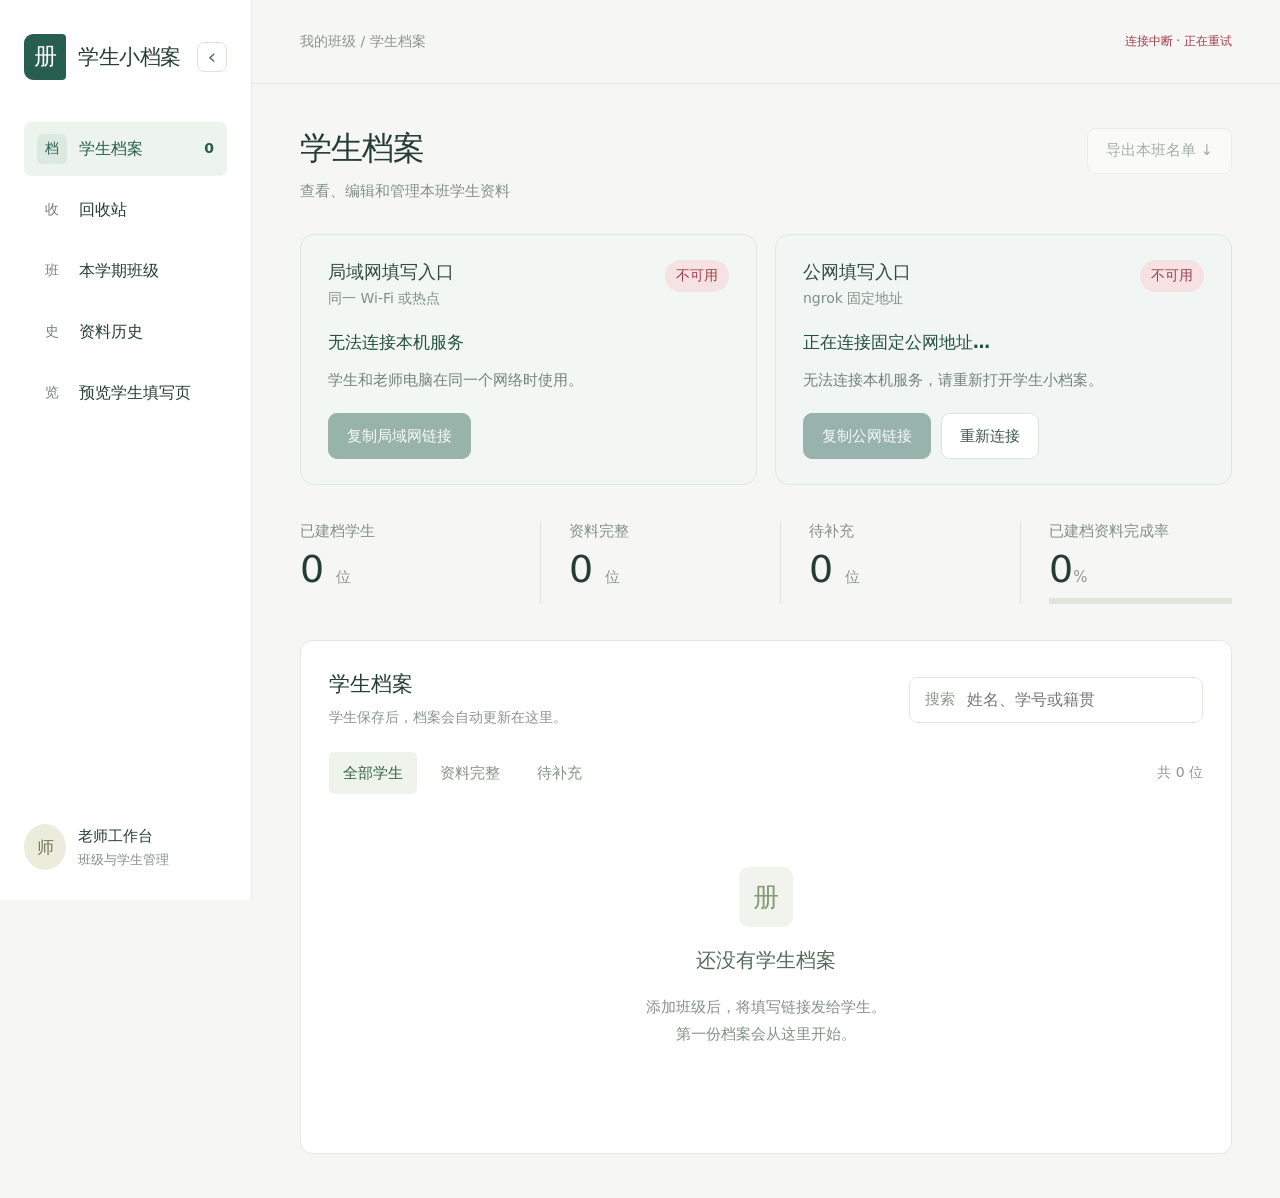
==== commit 9953b3a9: "加入双网络状态与一键自动联网" ====
--- a/demo/admin.html
+++ b/demo/admin.html
@@ -18,8 +18,20 @@
   <section class="content">
     <section id="view-students" class="view-panel" data-view-panel="students">
     <div class="heading"><div><h1 id="class-title">学生档案</h1><p class="muted">查看、编辑和管理本班学生资料</p></div><button id="export" class="button" disabled>导出本班名单 ↓</button></div><div id="class-tabs" class="class-tabs" aria-label="班级切换"></div>
-    <section class="collection" aria-label="学生填写入口"><div class="connection-copy"><strong>学生填写入口</strong><p id="connection" role="status">正在读取连接状态…</p><a id="public-link" class="public-link" target="_blank" rel="noopener" hidden></a></div><div class="connection-actions"><button id="copy" class="button solid" disabled>复制填写链接</button><button id="reconnect" class="button">连接 ngrok</button></div></section>
-    <details id="tunnel-settings" class="tunnel-settings"><summary>公网连接设置</summary><form id="tunnel-form"><label for="ngrok-token">ngrok Authtoken</label><div class="inline-form"><input id="ngrok-token" type="password" autocomplete="off" spellcheck="false" placeholder="粘贴账号令牌，仅保存在本机"><button class="button solid" type="submit">保存并连接</button></div><p>首次使用需填写一次。<a href="https://dashboard.ngrok.com/get-started/your-authtoken" target="_blank" rel="noopener">打开 ngrok 获取令牌 ↗</a>；手机可使用移动数据访问。</p><p id="tunnel-error" class="form-error" role="alert"></p></form></details>
+    <section class="connection-grid" aria-label="学生填写入口">
+      <article class="connection-card" data-kind="lan">
+        <div class="connection-head"><div><strong>局域网填写入口</strong><small>同一 Wi-Fi 或热点</small></div><span id="lan-status" class="connection-status pending" role="status">检测中</span></div>
+        <p id="lan-address" class="connection-address">正在获取局域网地址…</p>
+        <p class="connection-note">学生和老师电脑在同一个网络时使用。</p>
+        <div class="connection-actions"><button id="copy-lan" class="button solid" disabled>复制局域网链接</button></div>
+      </article>
+      <article class="connection-card" data-kind="public">
+        <div class="connection-head"><div><strong>公网填写入口</strong><small>ngrok 固定地址</small></div><span id="public-status" class="connection-status pending" role="status">连接中</span></div>
+        <p id="public-address" class="connection-address">正在连接固定公网地址…</p>
+        <p id="public-message" class="connection-note">手机使用移动数据或异地网络时使用。</p>
+        <div class="connection-actions"><button id="copy-public" class="button solid" disabled>复制公网链接</button><button id="reconnect" class="button">重新连接</button></div>
+      </article>
+    </section>
     <div class="stats"><div><span>已建档学生</span><strong><b id="total">0</b> <small>位</small></strong></div><div><span>资料完整</span><strong><b id="completed">0</b> <small>位</small></strong></div><div><span>待补充</span><strong><b id="pending">0</b> <small>位</small></strong></div><div class="stat-progress"><span>已建档资料完成率</span><strong><b id="percent">0</b><small>%</small></strong><progress id="progress" max="100" value="0" aria-label="资料完成率"></progress></div></div>
     <section class="roster" id="roster"><div class="roster-heading"><div><h2>学生档案</h2><p id="roster-note">学生保存后，档案会自动更新在这里。</p></div><label class="search"><span>搜索</span><input id="search" placeholder="姓名、学号或籍贯" aria-label="搜索学生"></label></div>
     <div class="filters" role="group" aria-label="档案筛选"><select hidden id="class-filter" aria-label="按班级筛选"><option value="">尚未添加班级</option></select><button class="selected" data-filter="all">全部学生</button><button data-filter="complete">资料完整</button><button data-filter="pending">待补充</button><span id="count">共 0 位</span></div>
--- a/demo/admin.css
+++ b/demo/admin.css
@@ -2,21 +2,28 @@
 :root { scroll-behavior: smooth; }
 [hidden] { display: none !important; }
 .stats b { font-weight: 500; }
-.public-link { display: inline-block; margin-top: 10px; color: #285e50; font-size: 14px; overflow-wrap: anywhere; text-decoration: underline; }
-.connection-copy { min-width: 0; }
-.connection-actions { display: flex; gap: 8px; flex-wrap: wrap; }
-.tunnel-settings { color: #6c7b6c; font-size: 12px; padding: 14px 4px; }
-.tunnel-settings summary { cursor: pointer; }
-.tunnel-settings form { padding: 15px 0; max-width: 700px; }
-.tunnel-settings a { text-decoration: underline; color: #285e50; }
-.inline-form { display: flex; gap: 10px; margin-top: 10px; }
+.connection-grid { display:grid; grid-template-columns:repeat(2,minmax(0,1fr)); gap:16px; margin-top:30px; }
+.connection-card { min-width:0; padding:22px 23px; border:1px solid #dde6df; border-radius:12px; background:#fff; }
+.connection-card[data-kind="lan"] { background:#f3f7f3; }
+.connection-card[data-kind="public"] { background:#f1f5f4; }
+.connection-head { display:flex; align-items:flex-start; justify-content:space-between; gap:16px; }
+.connection-head strong { display:block; font-size:15px; font-weight:650; color:#314d40; }
+.connection-head small { display:block; margin-top:5px; color:#819087; font-size:12px; }
+.connection-status { flex:0 0 auto; padding:6px 10px; border-radius:999px; font-size:12px; font-weight:650; }
+.connection-status.online { background:#e1efe5; color:#2f6a48; }
+.connection-status.pending { background:#f4ecd8; color:#8a6a25; }
+.connection-status.offline { background:#eef0ed; color:#6f7b73; }
+.connection-status.error { background:#f6e2e3; color:#9b3f49; }
+.connection-address { margin:19px 0 0; min-height:27px; color:#244f40; font-size:15px; font-weight:600; line-height:1.6; overflow-wrap:anywhere; }
+.connection-note { margin:8px 0 0; min-height:23px; color:#74837b; font-size:13px; line-height:1.65; }
+.connection-actions { display:flex; gap:10px; flex-wrap:wrap; margin-top:18px; }
 .class-settings { background: #fff; border: 1px solid #e3e8e1; border-radius: 10px; padding: 25px; margin-top: 12px; scroll-margin-top: 20px; }
 .section-title { display: flex; justify-content: space-between; gap: 16px; }
 .section-title p { font-size: 12px; color: #839087; line-height: 1.7; }
 .section-title > span { font-size: 12px; color: #8b978c; }
 .class-form-grid { display: grid; grid-template-columns: 1fr 1.3fr auto; align-items: end; gap: 16px; margin-top: 14px; }
 .class-form-grid label { font-size: 12px; color: #61705f; display: grid; gap: 9px; }
-.class-settings input, .class-settings textarea, .inline-form input { border: 1px solid #dce3db; border-radius: 7px; background: #fafbf9; padding: 11px 12px; width: 100%; min-width: 0; font: inherit; font-size: 13px; color: #263d37; }
+.class-settings input, .class-settings textarea { border: 1px solid #dce3db; border-radius: 7px; background: #fafbf9; padding: 11px 12px; width: 100%; min-width: 0; font: inherit; font-size: 13px; color: #263d37; }
 .class-settings textarea { resize: vertical; min-height: 66px; }
 .class-form-grid button { margin-bottom: 1px; }
 .class-chips { display: flex; flex-wrap: wrap; gap: 8px; margin-top: 16px; }
@@ -34,8 +41,8 @@
 .student-photo { display: block; max-height: 280px; max-width: 100%; border-radius: 10px; margin-bottom: 24px; object-fit: contain; }
 #toast.visible { display: block; }
 dd { overflow-wrap: anywhere; white-space: pre-wrap; }
-@media(max-width:1100px) { .class-form-grid { grid-template-columns: 1fr 1fr; } .class-form-grid button { justify-self: start; } .collection { align-items: flex-start; flex-direction: column; } }
-@media(max-width:700px) { .class-form-grid { grid-template-columns: 1fr; } .class-settings { padding: 20px; } .filters { flex-wrap: wrap; } .inline-form { flex-direction: column; } }
+@media(max-width:1100px) { .class-form-grid { grid-template-columns: 1fr 1fr; } .class-form-grid button { justify-self: start; } .connection-grid { grid-template-columns:1fr; } }
+@media(max-width:700px) { .class-form-grid { grid-template-columns: 1fr; } .class-settings { padding: 20px; } .filters { flex-wrap: wrap; } }
 @media(prefers-reduced-motion:reduce) { :root { scroll-behavior: auto; } }
 .class-tabs { display:flex; flex-wrap:wrap; gap:10px; margin:0 0 24px; }
 .class-tabs small { margin-left:10px; opacity:.75; }
@@ -131,14 +138,14 @@
 .button { min-height:46px; padding:12px 18px; border-radius:9px; font-size:15px; line-height:1.3; }
 .heading { align-items:flex-start; }
 .heading .muted { margin-top:10px; }
-.collection { margin-top:30px; padding:25px 27px; border-radius:12px; }
-.collection strong { font-size:17px; }
-.collection p { margin-top:9px; font-size:15px; line-height:1.6; }
-.public-link { font-size:16px; }
-.tunnel-settings { padding:16px 5px; font-size:15px; }
-.tunnel-settings form { max-width:760px; }
-.tunnel-settings p { line-height:1.65; }
-.inline-form input { min-height:48px; font-size:16px; }
+.connection-grid { gap:18px; margin-top:30px; }
+.connection-card { padding:25px 27px; border-radius:14px; }
+.connection-head strong { font-size:18px; }
+.connection-head small { margin-top:6px; font-size:14px; }
+.connection-status { padding:7px 11px; font-size:14px; }
+.connection-address { margin-top:21px; min-height:31px; font-size:17px; }
+.connection-note { margin-top:8px; min-height:25px; font-size:15px; }
+.connection-actions { margin-top:20px; }
 .stats { padding:36px 0; gap:28px; }
 .stats>div { padding-left:28px; }
 .stats span { font-size:15px; }
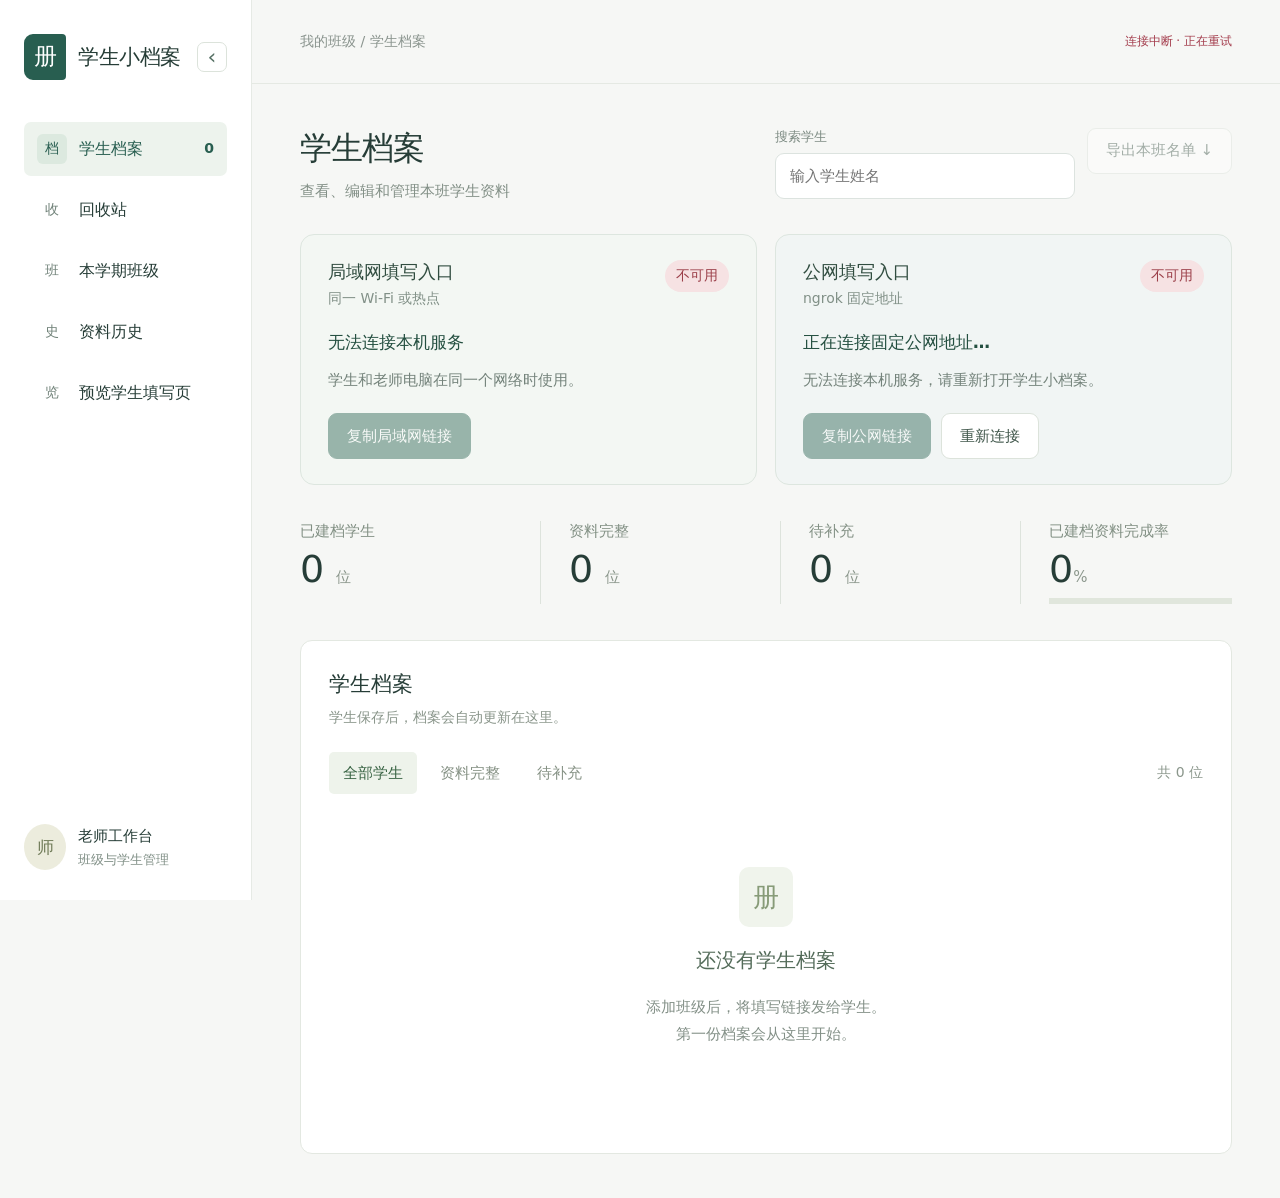
==== commit d41f1c27: "加入页面 ngrok 配置与全局学生搜索" ====
--- a/demo/admin.html
+++ b/demo/admin.html
@@ -17,7 +17,7 @@
   <header class="topbar"><span id="term-title">我的班级 / 学生档案</span><span id="sync-state" role="status">正在连接…</span></header>
   <section class="content">
     <section id="view-students" class="view-panel" data-view-panel="students">
-    <div class="heading"><div><h1 id="class-title">学生档案</h1><p class="muted">查看、编辑和管理本班学生资料</p></div><button id="export" class="button" disabled>导出本班名单 ↓</button></div><div id="class-tabs" class="class-tabs" aria-label="班级切换"></div>
+    <div class="heading"><div><h1 id="class-title">学生档案</h1><p class="muted">查看、编辑和管理本班学生资料</p></div><div class="heading-actions"><div class="student-search"><label for="student-search">搜索学生</label><input id="student-search" autocomplete="off" spellcheck="false" placeholder="输入学生姓名"><div id="student-search-results" class="student-search-results" hidden></div></div><button id="export" class="button" disabled>导出本班名单 ↓</button></div></div><div id="class-tabs" class="class-tabs" aria-label="班级切换"></div>
     <section class="connection-grid" aria-label="学生填写入口">
       <article class="connection-card" data-kind="lan">
         <div class="connection-head"><div><strong>局域网填写入口</strong><small>同一 Wi-Fi 或热点</small></div><span id="lan-status" class="connection-status pending" role="status">检测中</span></div>
@@ -29,11 +29,12 @@
         <div class="connection-head"><div><strong>公网填写入口</strong><small>ngrok 固定地址</small></div><span id="public-status" class="connection-status pending" role="status">连接中</span></div>
         <p id="public-address" class="connection-address">正在连接固定公网地址…</p>
         <p id="public-message" class="connection-note">手机使用移动数据或异地网络时使用。</p>
+        <form id="tunnel-form" class="tunnel-form" hidden><label for="ngrok-token">ngrok Authtoken</label><div class="tunnel-form-row"><input id="ngrok-token" type="password" autocomplete="off" spellcheck="false"><button type="submit" class="button solid">保存并连接</button></div><p id="tunnel-error" class="form-error" role="alert"></p></form>
         <div class="connection-actions"><button id="copy-public" class="button solid" disabled>复制公网链接</button><button id="reconnect" class="button">重新连接</button></div>
       </article>
     </section>
     <div class="stats"><div><span>已建档学生</span><strong><b id="total">0</b> <small>位</small></strong></div><div><span>资料完整</span><strong><b id="completed">0</b> <small>位</small></strong></div><div><span>待补充</span><strong><b id="pending">0</b> <small>位</small></strong></div><div class="stat-progress"><span>已建档资料完成率</span><strong><b id="percent">0</b><small>%</small></strong><progress id="progress" max="100" value="0" aria-label="资料完成率"></progress></div></div>
-    <section class="roster" id="roster"><div class="roster-heading"><div><h2>学生档案</h2><p id="roster-note">学生保存后，档案会自动更新在这里。</p></div><label class="search"><span>搜索</span><input id="search" placeholder="姓名、学号或籍贯" aria-label="搜索学生"></label></div>
+    <section class="roster" id="roster"><div class="roster-heading"><div><h2>学生档案</h2><p id="roster-note">学生保存后，档案会自动更新在这里。</p></div></div>
     <div class="filters" role="group" aria-label="档案筛选"><select hidden id="class-filter" aria-label="按班级筛选"><option value="">尚未添加班级</option></select><button class="selected" data-filter="all">全部学生</button><button data-filter="complete">资料完整</button><button data-filter="pending">待补充</button><span id="count">共 0 位</span></div>
     <div class="table-wrap" id="table-wrap" hidden><table><thead><tr><th>学生</th><th>班级</th><th>籍贯</th><th>喜欢的科目</th><th>闪光点</th><th>资料状态</th><th><span class="sr-only">操作</span></th></tr></thead><tbody id="rows"></tbody></table></div>
     <div id="empty" class="empty-state"><span class="empty-mark" aria-hidden="true">册</span><h3>还没有学生档案</h3><p>添加班级后，将填写链接发给学生。<br>第一份档案会从这里开始。</p></div>
@@ -43,7 +44,7 @@
     <section id="view-trash" class="view-panel standalone-panel" data-view-panel="trash" hidden><div class="section-title"><div><h1>回收站</h1><p>档案保留 30 天，期间可恢复；到期后自动清理。</p></div><span id="trash-count">0 份档案</span></div><div id="trash-list"></div></section>
     <section id="view-classes" class="view-panel standalone-panel" data-view-panel="classes" hidden>
       <div class="section-title"><div><h1>本学期班级</h1><p>添加任教班级后，学生填写时即可选择。</p></div><span id="class-count">0 个班级</span></div>
-      <form id="class-form" class="class-editor"><div class="class-form-grid"><label class="term-field" for="term"><span>学期名称</span><input id="term" maxlength="60" placeholder="例如：2026—2027 学年第一学期" required><small>会显示在学生填写页和老师工作台顶部</small></label><label class="classes-field" for="class-names"><span>添加班级</span><textarea id="class-names" maxlength="6000" rows="4" aria-describedby="class-names-help" placeholder="例如：高一（1）班、高一（2）班"></textarea><small id="class-names-help">一次可以添加多个班级，用逗号、顿号或换行分隔。已有班级不会重复添加。</small></label><button id="save-classes" type="submit" class="button solid">保存班级设置</button></div><p id="class-error" class="form-error" role="alert"></p></form>
+      <form id="class-form" class="class-editor"><div class="class-form-grid"><label class="term-field" for="term"><span>学期名称</span><input id="term" maxlength="60" required><small>会显示在学生填写页和老师工作台顶部</small></label><label class="classes-field" for="class-names"><span>添加班级</span><input id="class-names" maxlength="6000" aria-describedby="class-names-help"><small id="class-names-help">一次可以添加多个班级，用逗号、顿号或分号分隔。已有班级不会重复添加。</small></label><button id="save-classes" type="submit" class="button solid">保存班级设置</button></div><p id="class-error" class="form-error" role="alert"></p></form>
       <div class="class-list"><p class="class-list-label">已添加班级</p><div id="class-chips" class="class-chips"><p class="muted">尚未添加班级</p></div></div>
     </section>
     <section id="view-history" class="view-panel standalone-panel" data-view-panel="history" hidden>
--- a/demo/admin.css
+++ b/demo/admin.css
@@ -17,6 +17,23 @@
 .connection-address { margin:19px 0 0; min-height:27px; color:#244f40; font-size:15px; font-weight:600; line-height:1.6; overflow-wrap:anywhere; }
 .connection-note { margin:8px 0 0; min-height:23px; color:#74837b; font-size:13px; line-height:1.65; }
 .connection-actions { display:flex; gap:10px; flex-wrap:wrap; margin-top:18px; }
+.tunnel-form { margin-top:18px; padding-top:18px; border-top:1px solid #dfe7e2; }
+.tunnel-form > label { display:block; margin-bottom:9px; color:#4d6559; font-size:14px; font-weight:650; }
+.tunnel-form-row { display:flex; gap:10px; align-items:center; }
+.tunnel-form-row input { min-width:0; flex:1; min-height:46px; padding:11px 13px; border:1px solid #d6e0d9; border-radius:9px; background:#fff; color:#263d37; font-size:15px; }
+.tunnel-form-row input:focus { outline:0; border-color:#7e9f8e; box-shadow:0 0 0 3px rgba(75,122,99,.11); }
+.heading-actions { display:flex; align-items:flex-start; gap:12px; }
+.student-search { position:relative; width:300px; }
+.student-search > label { display:block; margin-bottom:7px; color:#7d8b83; font-size:13px; }
+.student-search > input { width:100%; min-height:46px; padding:11px 14px; border:1px solid #dce3df; border-radius:9px; background:#fff; color:#263d37; font-size:15px; outline:0; }
+.student-search > input:focus { border-color:#7e9f8e; box-shadow:0 0 0 3px rgba(75,122,99,.10); }
+.student-search-results { position:absolute; z-index:20; top:100%; left:0; right:0; margin-top:6px; overflow:hidden; border:1px solid #dfe5e1; border-radius:12px; background:#fff; box-shadow:0 16px 38px rgba(31,62,48,.13); }
+.student-search-results button { display:flex; align-items:center; gap:12px; width:100%; padding:11px 13px; border:0; border-bottom:1px solid #edf0ed; background:#fff; color:#314d40; text-align:left; }
+.student-search-results button:last-child { border-bottom:0; }
+.student-search-results button:hover,.student-search-results button:focus-visible { background:#f1f5f2; }
+.student-search-results strong { display:block; font-size:15px; }
+.student-search-results small { display:block; margin-top:3px; color:#839087; font-size:12px; }
+.student-search-results p { margin:0; padding:16px; color:#839087; font-size:14px; text-align:center; }
 .class-settings { background: #fff; border: 1px solid #e3e8e1; border-radius: 10px; padding: 25px; margin-top: 12px; scroll-margin-top: 20px; }
 .section-title { display: flex; justify-content: space-between; gap: 16px; }
 .section-title p { font-size: 12px; color: #839087; line-height: 1.7; }
@@ -197,10 +214,8 @@
 #view-classes .class-form-grid { display:grid; grid-template-columns:1fr; gap:26px; }
 #view-classes .class-form-grid label { display:grid; gap:10px; font-size:16px; }
 #view-classes .class-form-grid label > span { font-weight:650; }
-#view-classes .term-field { max-width:600px; }
-#view-classes input, #view-classes textarea { padding:15px 17px; border-radius:11px; font-size:17px; }
-#view-classes input { min-height:56px; }
-#view-classes textarea { min-height:132px; line-height:1.65; }
+#view-classes .term-field, #view-classes .classes-field { max-width:600px; }
+#view-classes input { min-height:56px; padding:15px 17px; border-radius:11px; font-size:17px; line-height:1.5; }
 #view-classes .class-form-grid label small { margin:0; font-size:14px; line-height:1.65; }
 #view-classes .class-form-grid button { min-width:180px; min-height:50px; padding:13px 22px; }
 .class-list { margin-top:31px; padding-top:25px; }
@@ -233,6 +248,8 @@
   main { margin-left:210px; }
   .content { padding:34px 28px; }
   .topbar { padding:0 28px; }
+  .heading { gap:18px; }
+  .heading-actions { flex-wrap:wrap; justify-content:flex-end; }
 }
 @media(max-width:700px) {
   .sidebar { position:static; width:auto; padding:18px 20px; }
@@ -245,6 +262,10 @@
   .topbar { height:58px; padding:0 18px; font-size:13px; }
   .content { padding:25px 16px; }
   h1 { font-size:28px; }
+  .heading-actions { width:100%; justify-content:stretch; }
+  .student-search { width:100%; }
+  .heading-actions > .button { align-self:end; }
+  .tunnel-form-row { flex-direction:column; align-items:stretch; }
   .stats { gap:22px 18px; }
   .stats>div { padding-left:18px; }
   .stats strong { font-size:34px; }
